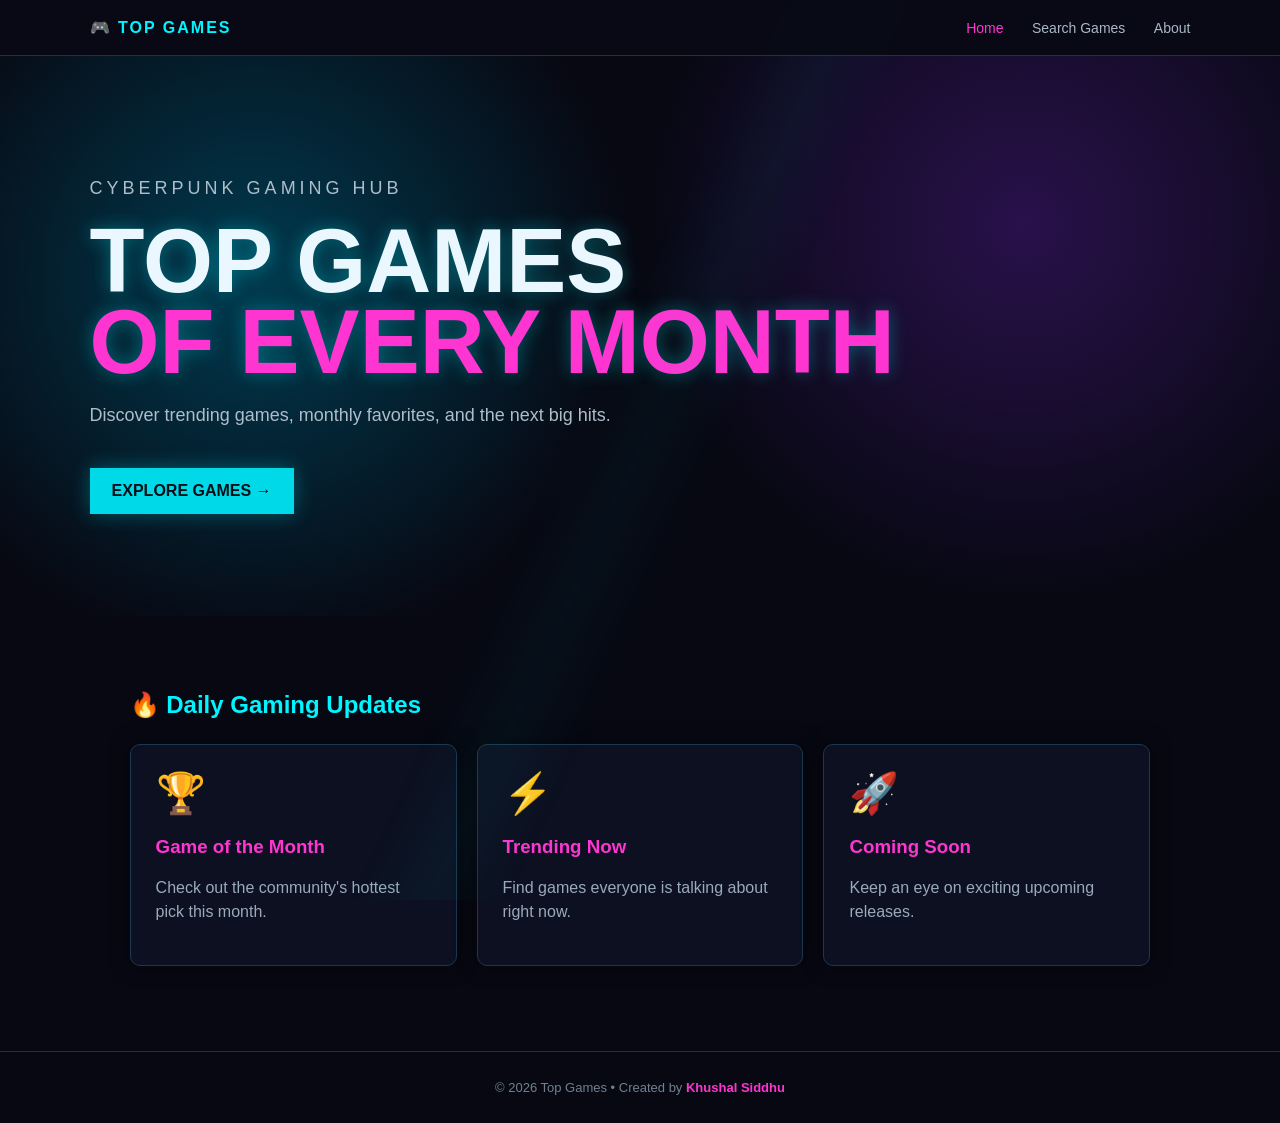
==== index.html @ f597fc90 "Add files via upload" ====
<!DOCTYPE html>
<html lang="en">
<head>
<meta charset="UTF-8">
<meta name="viewport" content="width=device-width, initial-scale=1.0">
<title>Top Games of Every Month</title>
<link rel="stylesheet" href="style.css">
</head>
<body>
<header>
  <div class="logo">🎮 TOP GAMES</div>
  <nav>
    <a class="active" href="index.html">Home</a>
    <a href="search.html">Search Games</a>
    <a href="about.html">About</a>
  </nav>
</header>

<main>
<section class="hero">
  <p class="tag">CYBERPUNK GAMING HUB</p>
  <h1>TOP GAMES<br><span>OF EVERY MONTH</span></h1>
  <p>Discover trending games, monthly favorites, and the next big hits.</p>
  <a class="button" href="search.html">EXPLORE GAMES →</a>
</section>

<section class="section">
  <h2>🔥 Daily Gaming Updates</h2>
  <div class="cards">
    <article class="card"><div class="emoji">🏆</div><h3>Game of the Month</h3><p>Check out the community's hottest pick this month.</p></article>
    <article class="card"><div class="emoji">⚡</div><h3>Trending Now</h3><p>Find games everyone is talking about right now.</p></article>
    <article class="card"><div class="emoji">🚀</div><h3>Coming Soon</h3><p>Keep an eye on exciting upcoming releases.</p></article>
  </div>
</section>
</main>

<footer>© 2026 Top Games • Created by <b>Khushal Siddhu</b></footer>
</body>
</html>
---- style.css ----
*{box-sizing:border-box}body{margin:0;background:#070812;color:#eaf7ff;font-family:Arial,sans-serif;min-height:100vh}body:before{content:"";position:fixed;inset:0;pointer-events:none;background:linear-gradient(115deg,transparent 45%,rgba(0,255,255,.035) 50%,transparent 55%)}header{display:flex;justify-content:space-between;align-items:center;padding:18px 7%;border-bottom:1px solid #18334a;background:#090b16cc;backdrop-filter:blur(8px);position:sticky;top:0;z-index:2}.logo{font-weight:900;letter-spacing:2px;color:#00f5ff}nav a{color:#a9b7c7;text-decoration:none;margin-left:24px;font-size:14px}nav a:hover,nav .active{color:#ff35d1}.hero{padding:100px 7% 80px;min-height:560px;background:radial-gradient(circle at 80% 30%,#29114b,transparent 35%),radial-gradient(circle at 20% 40%,#003b50,transparent 35%)}.tag{color:#00f5ff;letter-spacing:4px;font-size:12px}.hero h1{font-size:clamp(45px,8vw,90px);line-height:.9;margin:18px 0;text-shadow:0 0 18px #00f5ff55}.hero h1 span{color:#ff35d1}.hero p{max-width:600px;color:#aebdca;font-size:18px;line-height:1.6}.button{display:inline-block;margin-top:20px;padding:14px 22px;background:#00d9e8;color:#041018;text-decoration:none;font-weight:800;box-shadow:0 0 20px #00d9e855}.section,.page{padding:55px 7%;max-width:1200px;margin:auto}.section h2,.page h1{color:#00f5ff}.cards,.game-grid{display:grid;grid-template-columns:repeat(auto-fit,minmax(220px,1fr));gap:20px;margin-top:25px}.card,.game{padding:25px;background:#0c1020;border:1px solid #1b3850;border-radius:10px;box-shadow:0 0 20px #0008}.card:hover,.game:hover{transform:translateY(-4px);border-color:#ff35d1}.emoji,.game span{font-size:40px}.card h3,.game h3{color:#ff35d1}.card p,.game p{color:#9aaaba;line-height:1.5}.search{width:100%;padding:16px;background:#0c1020;border:1px solid #00d9e8;color:white;border-radius:8px;font-size:16px;margin:20px 0 30px}.hidden{display:none}.about{text-align:center}.profile{margin:30px auto;max-width:400px}.avatar{margin:auto;width:100px;height:100px;border:2px solid #ff35d1;border-radius:50%;display:grid;place-items:center;font-size:30px;color:#00f5ff;box-shadow:0 0 25px #ff35d155}.about .card{text-align:left}footer{text-align:center;padding:28px;color:#718090;border-top:1px solid #18334a;margin-top:30px;font-size:13px}b{color:#ff35d1}@media(max-width:650px){header{flex-direction:column;gap:14px}nav a{margin:0 7px}.hero{padding-top:65px}}
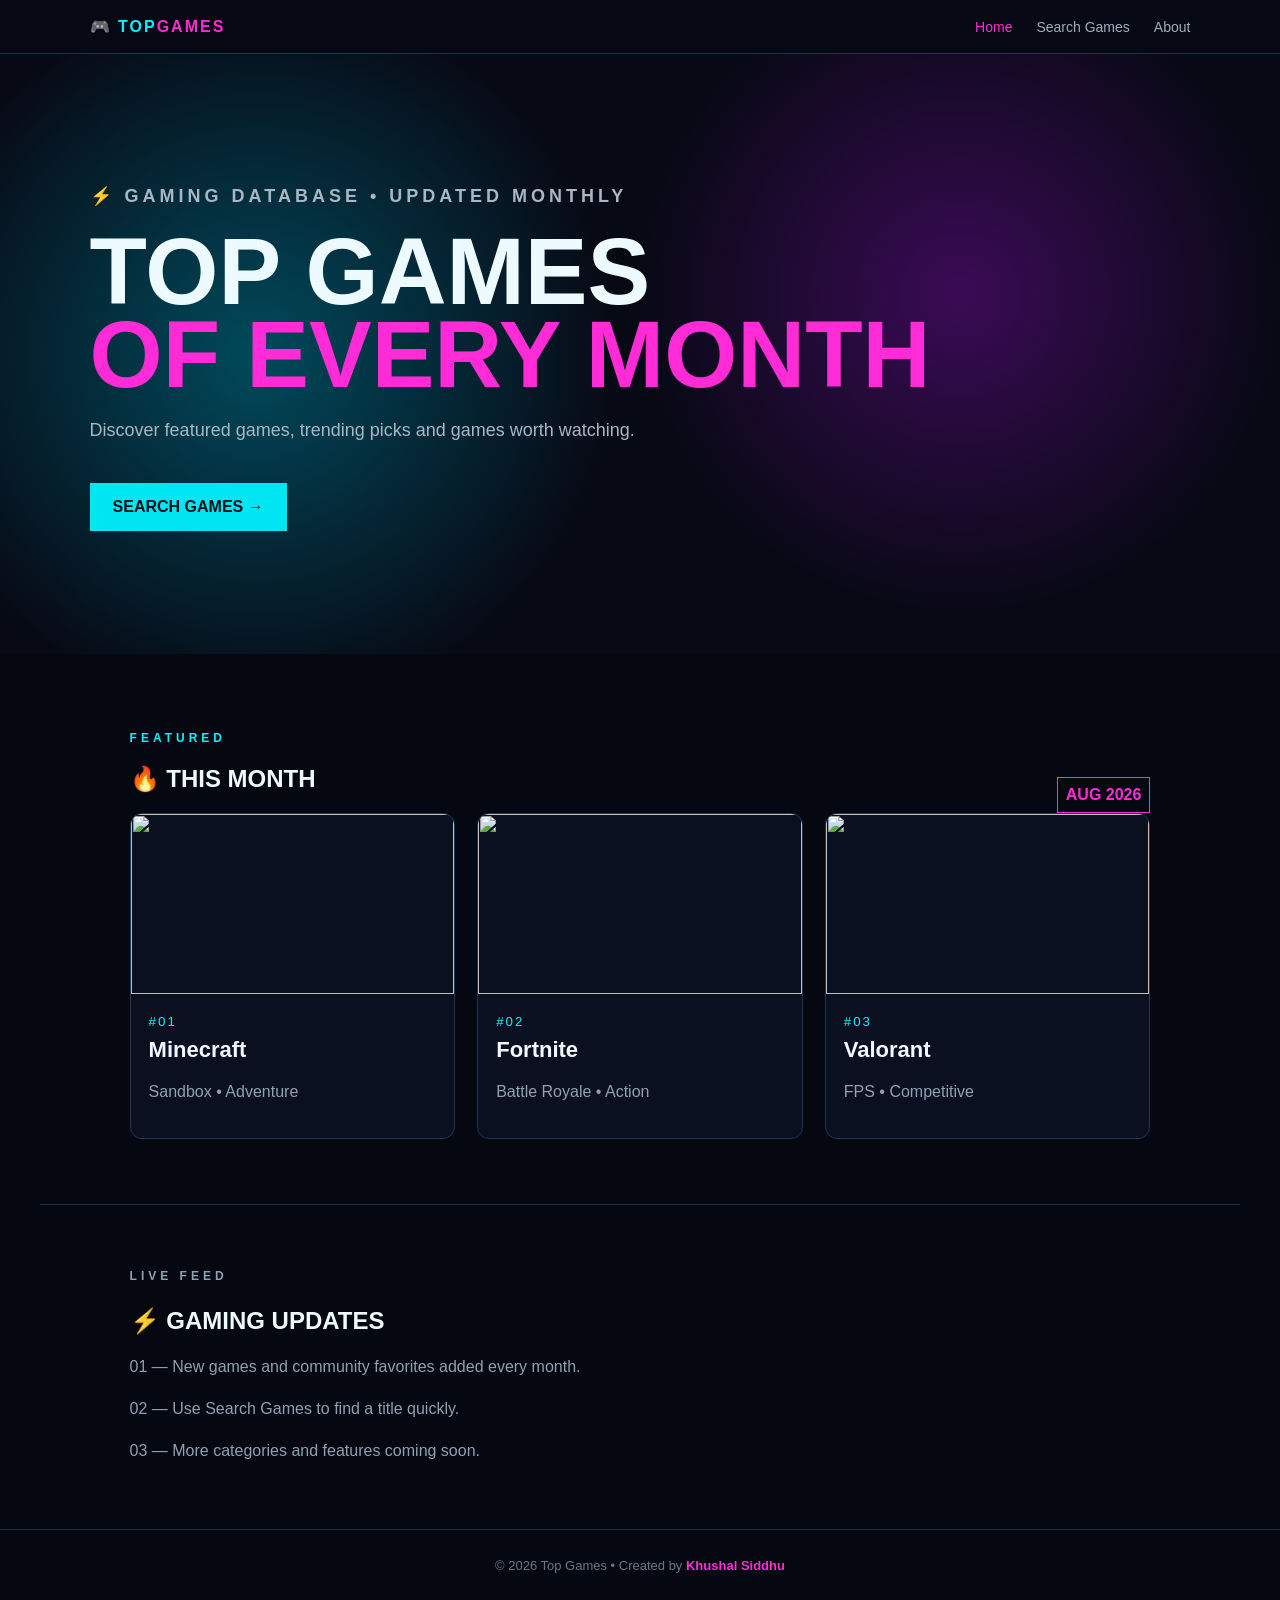
==== commit bfc8183e: "Add files via upload" ====
--- a/index.html
+++ b/index.html
@@ -1,39 +1,8 @@
-<!DOCTYPE html>
-<html lang="en">
-<head>
-<meta charset="UTF-8">
-<meta name="viewport" content="width=device-width, initial-scale=1.0">
-<title>Top Games of Every Month</title>
-<link rel="stylesheet" href="style.css">
-</head>
-<body>
-<header>
-  <div class="logo">🎮 TOP GAMES</div>
-  <nav>
-    <a class="active" href="index.html">Home</a>
-    <a href="search.html">Search Games</a>
-    <a href="about.html">About</a>
-  </nav>
-</header>
-
-<main>
-<section class="hero">
-  <p class="tag">CYBERPUNK GAMING HUB</p>
-  <h1>TOP GAMES<br><span>OF EVERY MONTH</span></h1>
-  <p>Discover trending games, monthly favorites, and the next big hits.</p>
-  <a class="button" href="search.html">EXPLORE GAMES →</a>
-</section>
-
-<section class="section">
-  <h2>🔥 Daily Gaming Updates</h2>
-  <div class="cards">
-    <article class="card"><div class="emoji">🏆</div><h3>Game of the Month</h3><p>Check out the community's hottest pick this month.</p></article>
-    <article class="card"><div class="emoji">⚡</div><h3>Trending Now</h3><p>Find games everyone is talking about right now.</p></article>
-    <article class="card"><div class="emoji">🚀</div><h3>Coming Soon</h3><p>Keep an eye on exciting upcoming releases.</p></article>
-  </div>
-</section>
-</main>
-
-<footer>© 2026 Top Games • Created by <b>Khushal Siddhu</b></footer>
-</body>
-</html>+<!doctype html><html><head><meta charset="UTF-8"><meta name="viewport" content="width=device-width,initial-scale=1"><title>Top Games of Every Month</title><link rel="stylesheet" href="style.css"></head><body>
+<header><a class="logo" href="index.html">🎮 TOP<span>GAMES</span></a><nav><a class="active" href="index.html">Home</a><a href="search.html">Search Games</a><a href="about.html">About</a></nav></header>
+<section class="hero"><p class="eyebrow">⚡ GAMING DATABASE • UPDATED MONTHLY</p><h1>TOP GAMES<br><span>OF EVERY MONTH</span></h1><p>Discover featured games, trending picks and games worth watching.</p><a class="btn" href="search.html">SEARCH GAMES →</a></section>
+<main><section class="section"><div class="title"><div><p class="eyebrow">FEATURED</p><h2>🔥 THIS MONTH</h2></div><b>AUG 2026</b></div><div class="grid">
+<article class="card"><img src="https://images.unsplash.com/photo-1542751371-adc38448a05e?auto=format&fit=crop&w=900&q=80"><div><small>#01</small><h3>Minecraft</h3><p>Sandbox • Adventure</p></div></article>
+<article class="card"><img src="https://images.unsplash.com/photo-1550745165-9bc0b252726f?auto=format&fit=crop&w=900&q=80"><div><small>#02</small><h3>Fortnite</h3><p>Battle Royale • Action</p></div></article>
+<article class="card"><img src="https://images.unsplash.com/photo-1511512578047-dfb367046420?auto=format&fit=crop&w=900&q=80"><div><small>#03</small><h3>Valorant</h3><p>FPS • Competitive</p></div></article></div></section>
+<section class="updates"><p class="eyebrow">LIVE FEED</p><h2>⚡ GAMING UPDATES</h2><p>01 — New games and community favorites added every month.</p><p>02 — Use Search Games to find a title quickly.</p><p>03 — More categories and features coming soon.</p></section></main><footer>© 2026 Top Games • Created by <b>Khushal Siddhu</b></footer></body></html>
--- a/style.css
+++ b/style.css
@@ -1 +1 @@
-*{box-sizing:border-box}body{margin:0;background:#070812;color:#eaf7ff;font-family:Arial,sans-serif;min-height:100vh}body:before{content:"";position:fixed;inset:0;pointer-events:none;background:linear-gradient(115deg,transparent 45%,rgba(0,255,255,.035) 50%,transparent 55%)}header{display:flex;justify-content:space-between;align-items:center;padding:18px 7%;border-bottom:1px solid #18334a;background:#090b16cc;backdrop-filter:blur(8px);position:sticky;top:0;z-index:2}.logo{font-weight:900;letter-spacing:2px;color:#00f5ff}nav a{color:#a9b7c7;text-decoration:none;margin-left:24px;font-size:14px}nav a:hover,nav .active{color:#ff35d1}.hero{padding:100px 7% 80px;min-height:560px;background:radial-gradient(circle at 80% 30%,#29114b,transparent 35%),radial-gradient(circle at 20% 40%,#003b50,transparent 35%)}.tag{color:#00f5ff;letter-spacing:4px;font-size:12px}.hero h1{font-size:clamp(45px,8vw,90px);line-height:.9;margin:18px 0;text-shadow:0 0 18px #00f5ff55}.hero h1 span{color:#ff35d1}.hero p{max-width:600px;color:#aebdca;font-size:18px;line-height:1.6}.button{display:inline-block;margin-top:20px;padding:14px 22px;background:#00d9e8;color:#041018;text-decoration:none;font-weight:800;box-shadow:0 0 20px #00d9e855}.section,.page{padding:55px 7%;max-width:1200px;margin:auto}.section h2,.page h1{color:#00f5ff}.cards,.game-grid{display:grid;grid-template-columns:repeat(auto-fit,minmax(220px,1fr));gap:20px;margin-top:25px}.card,.game{padding:25px;background:#0c1020;border:1px solid #1b3850;border-radius:10px;box-shadow:0 0 20px #0008}.card:hover,.game:hover{transform:translateY(-4px);border-color:#ff35d1}.emoji,.game span{font-size:40px}.card h3,.game h3{color:#ff35d1}.card p,.game p{color:#9aaaba;line-height:1.5}.search{width:100%;padding:16px;background:#0c1020;border:1px solid #00d9e8;color:white;border-radius:8px;font-size:16px;margin:20px 0 30px}.hidden{display:none}.about{text-align:center}.profile{margin:30px auto;max-width:400px}.avatar{margin:auto;width:100px;height:100px;border:2px solid #ff35d1;border-radius:50%;display:grid;place-items:center;font-size:30px;color:#00f5ff;box-shadow:0 0 25px #ff35d155}.about .card{text-align:left}footer{text-align:center;padding:28px;color:#718090;border-top:1px solid #18334a;margin-top:30px;font-size:13px}b{color:#ff35d1}@media(max-width:650px){header{flex-direction:column;gap:14px}nav a{margin:0 7px}.hero{padding-top:65px}}+*{box-sizing:border-box}body{margin:0;background:#050711;color:#edfaff;font-family:Arial,sans-serif}header{position:sticky;top:0;z-index:5;display:flex;justify-content:space-between;align-items:center;padding:17px 7%;background:#070914ee;border-bottom:1px solid #19354a}.logo{font-weight:900;letter-spacing:2px;color:#00f5ff;text-decoration:none}.logo span{color:#ff2bd6}nav a{color:#9eafbd;text-decoration:none;margin-left:24px;font-size:14px}nav a:hover,.active{color:#ff2bd6}.hero{min-height:600px;padding:110px 7%;background:radial-gradient(circle at 75% 40%,#3a0b55,transparent 32%),radial-gradient(circle at 20% 50%,#004a5c,transparent 34%),#070914}.eyebrow{color:#00f5ff;font-size:12px;letter-spacing:4px;font-weight:bold}.hero h1{font-size:clamp(46px,8vw,94px);line-height:.88;margin:20px 0}.hero h1 span{color:#ff2bd6}.hero p{color:#a8b7c4;font-size:18px;max-width:650px;line-height:1.6}.btn{display:inline-block;margin-top:20px;padding:15px 23px;background:#00e6f2;color:#041018;text-decoration:none;font-weight:900}.section,.page{max-width:1200px;margin:auto;padding:65px 7%}.title{display:flex;justify-content:space-between;align-items:end}.title b{color:#ff2bd6;border:1px solid #ff2bd6;padding:8px}.grid{display:grid;grid-template-columns:repeat(auto-fit,minmax(240px,1fr));gap:22px}.card{background:#0b1020;border:1px solid #1a3850;border-radius:12px;overflow:hidden;transition:.2s}.card:hover{transform:translateY(-6px);border-color:#ff2bd6}.card img{width:100%;height:180px;object-fit:cover;display:block}.card div{padding:18px}.card small{color:#00f5ff;letter-spacing:2px}.card h3{font-size:22px;margin:7px 0}.card p,.updates p,.about p{color:#8fa2b1;line-height:1.6}.updates{max-width:1200px;margin:auto;padding:50px 7%;border-top:1px solid #183147}.page{min-height:650px}.search{width:100%;padding:17px;margin:15px 0 30px;background:#0a1020;border:1px solid #00e6f2;border-radius:8px;color:white;font-size:16px}.hidden{display:none!important}.about{text-align:center}.avatar{width:105px;height:105px;margin:35px auto 15px;border-radius:50%;display:grid;place-items:center;border:2px solid #ff2bd6;color:#00f5ff;font-size:30px}.aboutbox{max-width:750px;margin:35px auto;padding:30px;background:#0b1020;border:1px solid #1a3850;border-radius:12px;text-align:left}footer{text-align:center;padding:28px;color:#687887;border-top:1px solid #183147;font-size:13px}footer b{color:#ff2bd6}@media(max-width:650px){header{flex-direction:column;gap:13px}nav a{margin:0 7px}.title{flex-direction:column;align-items:start;gap:12px}}
